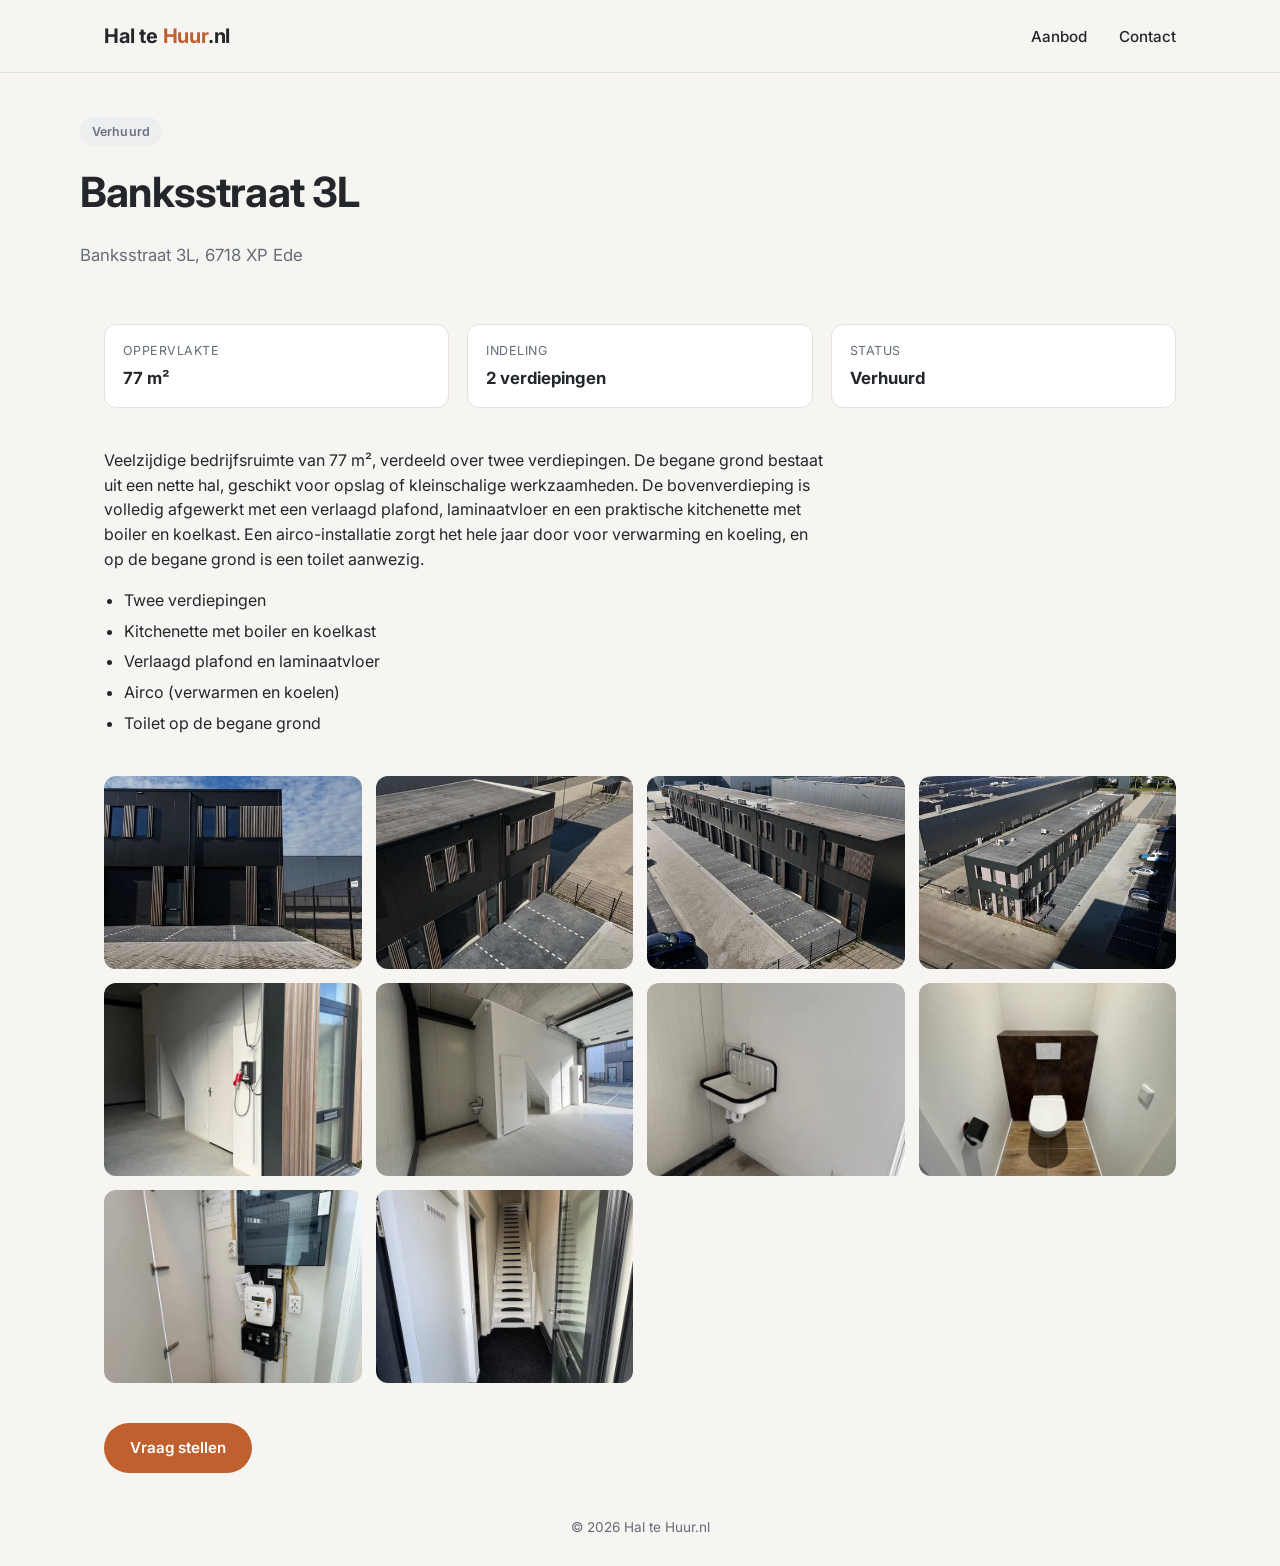
==== aanbod/banksstraat-3l.html @ da19cb18 "Eerste versie van de nieuwe haltehuur.nl site" ====
<!DOCTYPE html>
<html lang="nl">
<head>
<meta charset="UTF-8">
<meta name="viewport" content="width=device-width, initial-scale=1.0">
<title>Banksstraat 3L — Verhuurd | Hal te Huur.nl</title>
<meta name="description" content="Veelzijdige bedrijfsruimte van 77 m² aan de Banksstraat 3L in Ede.">
<link rel="preconnect" href="https://fonts.googleapis.com">
<link rel="preconnect" href="https://fonts.gstatic.com" crossorigin>
<link href="https://fonts.googleapis.com/css2?family=Inter:wght@400;500;600;700&display=swap" rel="stylesheet">
<link rel="stylesheet" href="../css/style.css">
</head>
<body>

<header class="site-header">
  <div class="wrap">
    <a href="../index.html" class="brand">Hal te <span>Huur</span>.nl</a>
    <nav class="main-nav">
      <a href="../index.html#aanbod">Aanbod</a>
      <a href="../index.html#contact">Contact</a>
    </nav>
  </div>
</header>

<div class="wrap detail-header">
  <span class="badge rented">Verhuurd</span>
  <h1>Banksstraat 3L</h1>
  <p class="address">Banksstraat 3L, 6718 XP Ede</p>
</div>

<div class="wrap">
  <div class="facts">
    <div class="fact"><div class="label">Oppervlakte</div><div class="value">77 m&sup2;</div></div>
    <div class="fact"><div class="label">Indeling</div><div class="value">2 verdiepingen</div></div>
    <div class="fact"><div class="label">Status</div><div class="value">Verhuurd</div></div>
  </div>

  <div class="description">
    <p>Veelzijdige bedrijfsruimte van 77 m&sup2;, verdeeld over twee verdiepingen. De begane grond bestaat uit een nette hal, geschikt voor opslag of kleinschalige werkzaamheden. De bovenverdieping is volledig afgewerkt met een verlaagd plafond, laminaatvloer en een praktische kitchenette met boiler en koelkast. Een airco-installatie zorgt het hele jaar door voor verwarming en koeling, en op de begane grond is een toilet aanwezig.</p>
    <ul>
      <li>Twee verdiepingen</li>
      <li>Kitchenette met boiler en koelkast</li>
      <li>Verlaagd plafond en laminaatvloer</li>
      <li>Airco (verwarmen en koelen)</li>
      <li>Toilet op de begane grond</li>
    </ul>
  </div>

  <div class="gallery">
    <a href="../images/banksstraat-3l/banksstraat-3l-01.jpg"><img src="../images/banksstraat-3l/banksstraat-3l-01.jpg" alt="Banksstraat 3L foto 1"></a>
    <a href="../images/banksstraat-3l/banksstraat-3l-02.jpg"><img src="../images/banksstraat-3l/banksstraat-3l-02.jpg" alt="Banksstraat 3L foto 2"></a>
    <a href="../images/banksstraat-3l/banksstraat-3l-03.jpg"><img src="../images/banksstraat-3l/banksstraat-3l-03.jpg" alt="Banksstraat 3L foto 3"></a>
    <a href="../images/banksstraat-3l/banksstraat-3l-04.jpg"><img src="../images/banksstraat-3l/banksstraat-3l-04.jpg" alt="Banksstraat 3L foto 4"></a>
    <a href="../images/banksstraat-3l/banksstraat-3l-05.jpg"><img src="../images/banksstraat-3l/banksstraat-3l-05.jpg" alt="Banksstraat 3L foto 5"></a>
    <a href="../images/banksstraat-3l/banksstraat-3l-06.jpg"><img src="../images/banksstraat-3l/banksstraat-3l-06.jpg" alt="Banksstraat 3L foto 6"></a>
    <a href="../images/banksstraat-3l/banksstraat-3l-07.jpg"><img src="../images/banksstraat-3l/banksstraat-3l-07.jpg" alt="Banksstraat 3L foto 7"></a>
    <a href="../images/banksstraat-3l/banksstraat-3l-08.jpg"><img src="../images/banksstraat-3l/banksstraat-3l-08.jpg" alt="Banksstraat 3L foto 8"></a>
    <a href="../images/banksstraat-3l/banksstraat-3l-09.jpg"><img src="../images/banksstraat-3l/banksstraat-3l-09.jpg" alt="Banksstraat 3L foto 9"></a>
    <a href="../images/banksstraat-3l/banksstraat-3l-10.jpg"><img src="../images/banksstraat-3l/banksstraat-3l-10.jpg" alt="Banksstraat 3L foto 10"></a>
  </div>

  <p style="margin-top:40px;"><a class="btn" href="mailto:info@haltehuur.nl?subject=Vraag over Banksstraat 3L">Vraag stellen</a></p>
</div>

<footer>
  &copy; <span id="year"></span> Hal te Huur.nl
</footer>

<script src="../js/gallery.js"></script>
<script>document.getElementById('year').textContent = new Date().getFullYear();</script>
</body>
</html>
---- css/style.css ----
/* Hal te Huur — stylesheet */

:root {
  --bg: #f7f5f1;
  --surface: #ffffff;
  --text: #23262b;
  --text-muted: #656d78;
  --accent: #c1602f;
  --accent-dark: #9c4a22;
  --border: #e6e1d8;
  --badge-available-bg: #e5f3e8;
  --badge-available-text: #2f7d4f;
  --badge-rented-bg: #eceef0;
  --badge-rented-text: #6b7280;
  --badge-soon-bg: #fbeedd;
  --badge-soon-text: #a8631a;
  --radius: 14px;
  --shadow: 0 4px 18px rgba(35, 38, 43, 0.08);
}

* { box-sizing: border-box; }

html { scroll-behavior: smooth; }

body {
  margin: 0;
  font-family: "Inter", -apple-system, BlinkMacSystemFont, "Segoe UI", Roboto, Helvetica, Arial, sans-serif;
  background: var(--bg);
  color: var(--text);
  line-height: 1.55;
}

a { color: inherit; }

img { max-width: 100%; display: block; }

.wrap {
  max-width: 1120px;
  margin: 0 auto;
  padding: 0 24px;
}

header.site-header {
  position: sticky;
  top: 0;
  z-index: 20;
  background: rgba(247, 245, 241, 0.92);
  backdrop-filter: blur(6px);
  border-bottom: 1px solid var(--border);
}

header.site-header .wrap {
  display: flex;
  align-items: center;
  justify-content: space-between;
  height: 72px;
}

.brand {
  font-weight: 700;
  font-size: 1.25rem;
  letter-spacing: -0.01em;
  text-decoration: none;
  color: var(--text);
}

.brand span { color: var(--accent); }

nav.main-nav a {
  text-decoration: none;
  color: var(--text);
  font-weight: 500;
  margin-left: 28px;
  font-size: 0.95rem;
  transition: color 0.15s ease;
}

nav.main-nav a:hover { color: var(--accent); }

.hero {
  position: relative;
  min-height: 62vh;
  display: flex;
  align-items: flex-end;
  background-size: cover;
  background-position: center;
  color: #fff;
}

.hero::after {
  content: "";
  position: absolute;
  inset: 0;
  background: linear-gradient(180deg, rgba(20,20,20,0.15) 0%, rgba(15,15,15,0.75) 100%);
}

.hero .wrap {
  position: relative;
  z-index: 1;
  padding-bottom: 56px;
  padding-top: 56px;
}

.hero h1 {
  font-size: clamp(2rem, 5vw, 3.2rem);
  margin: 0 0 12px;
  font-weight: 700;
  letter-spacing: -0.02em;
}

.hero p {
  font-size: 1.15rem;
  max-width: 560px;
  color: rgba(255,255,255,0.9);
  margin: 0 0 24px;
}

.btn {
  display: inline-block;
  background: var(--accent);
  color: #fff;
  padding: 13px 26px;
  border-radius: 999px;
  text-decoration: none;
  font-weight: 600;
  font-size: 0.95rem;
  transition: background 0.15s ease, transform 0.15s ease;
}

.btn:hover { background: var(--accent-dark); transform: translateY(-1px); }

.btn-outline {
  background: transparent;
  border: 1px solid rgba(255,255,255,0.6);
}

.btn-outline:hover { background: rgba(255,255,255,0.12); }

section { padding: 72px 0; }

.section-title {
  font-size: clamp(1.6rem, 3vw, 2.2rem);
  font-weight: 700;
  letter-spacing: -0.02em;
  margin: 0 0 8px;
}

.section-intro {
  color: var(--text-muted);
  max-width: 620px;
  margin: 0 0 40px;
}

.grid {
  display: grid;
  grid-template-columns: repeat(auto-fit, minmax(270px, 1fr));
  gap: 28px;
}

.card {
  background: var(--surface);
  border-radius: var(--radius);
  overflow: hidden;
  box-shadow: var(--shadow);
  text-decoration: none;
  color: var(--text);
  display: flex;
  flex-direction: column;
  transition: transform 0.18s ease, box-shadow 0.18s ease;
  border: 1px solid var(--border);
}

.card:hover {
  transform: translateY(-4px);
  box-shadow: 0 10px 28px rgba(35, 38, 43, 0.14);
}

.card .thumb {
  aspect-ratio: 4 / 3;
  width: 100%;
  object-fit: cover;
  background: #eee;
}

.card .thumb.placeholder {
  display: flex;
  align-items: center;
  justify-content: center;
  color: var(--text-muted);
  font-size: 0.9rem;
  background: repeating-linear-gradient(135deg, #efece6, #efece6 10px, #e7e3da 10px, #e7e3da 20px);
}

.card-body {
  padding: 20px 22px 24px;
  display: flex;
  flex-direction: column;
  gap: 8px;
  flex: 1;
}

.card-body h3 {
  margin: 0;
  font-size: 1.15rem;
  font-weight: 700;
}

.card-body .meta {
  color: var(--text-muted);
  font-size: 0.92rem;
}

.badge {
  display: inline-flex;
  align-self: flex-start;
  padding: 5px 12px;
  border-radius: 999px;
  font-size: 0.78rem;
  font-weight: 600;
  letter-spacing: 0.01em;
}

.badge.available { background: var(--badge-available-bg); color: var(--badge-available-text); }
.badge.rented { background: var(--badge-rented-bg); color: var(--badge-rented-text); }
.badge.soon { background: var(--badge-soon-bg); color: var(--badge-soon-text); }

.detail-header { padding: 44px 0 8px; }

.detail-header .badge { margin-bottom: 14px; }

.detail-header h1 {
  font-size: clamp(1.8rem, 4vw, 2.6rem);
  margin: 0 0 8px;
  font-weight: 700;
  letter-spacing: -0.02em;
}

.detail-header .address {
  color: var(--text-muted);
  font-size: 1.05rem;
}

.facts {
  display: grid;
  grid-template-columns: repeat(auto-fit, minmax(160px, 1fr));
  gap: 18px;
  margin: 32px 0 40px;
}

.fact {
  background: var(--surface);
  border: 1px solid var(--border);
  border-radius: 12px;
  padding: 16px 18px;
}

.fact .label {
  font-size: 0.78rem;
  text-transform: uppercase;
  letter-spacing: 0.04em;
  color: var(--text-muted);
  margin-bottom: 4px;
}

.fact .value { font-weight: 700; font-size: 1.05rem; }

.description {
  max-width: 720px;
  margin-bottom: 8px;
}

.description ul { padding-left: 20px; }
.description li { margin-bottom: 6px; }

.gallery {
  display: grid;
  grid-template-columns: repeat(auto-fill, minmax(220px, 1fr));
  gap: 14px;
  margin: 40px 0 8px;
}

.gallery a {
  display: block;
  border-radius: 12px;
  overflow: hidden;
  aspect-ratio: 4 / 3;
}

.gallery img {
  width: 100%;
  height: 100%;
  object-fit: cover;
  transition: transform 0.25s ease;
}

.gallery a:hover img { transform: scale(1.05); }

.lightbox {
  position: fixed;
  inset: 0;
  background: rgba(15,15,15,0.92);
  display: none;
  align-items: center;
  justify-content: center;
  z-index: 100;
  padding: 24px;
}

.lightbox.open { display: flex; }

.lightbox img {
  max-width: 92vw;
  max-height: 88vh;
  border-radius: 8px;
}

.lightbox .close {
  position: absolute;
  top: 24px;
  right: 32px;
  color: #fff;
  font-size: 2rem;
  cursor: pointer;
  line-height: 1;
  background: none;
  border: none;
}

.construction-box {
  background: var(--surface);
  border: 1px dashed var(--border);
  border-radius: var(--radius);
  padding: 40px;
  text-align: center;
  color: var(--text-muted);
  max-width: 560px;
}

.contact-section {
  background: var(--surface);
  border-top: 1px solid var(--border);
}

.contact-box {
  text-align: center;
  max-width: 520px;
  margin: 0 auto;
}

.contact-box a.email {
  font-size: 1.3rem;
  font-weight: 700;
  color: var(--accent);
  text-decoration: none;
}

footer {
  padding: 28px 0;
  text-align: center;
  color: var(--text-muted);
  font-size: 0.85rem;
}

@media (max-width: 640px) {
  nav.main-nav a { margin-left: 16px; font-size: 0.88rem; }
  section { padding: 52px 0; }
}
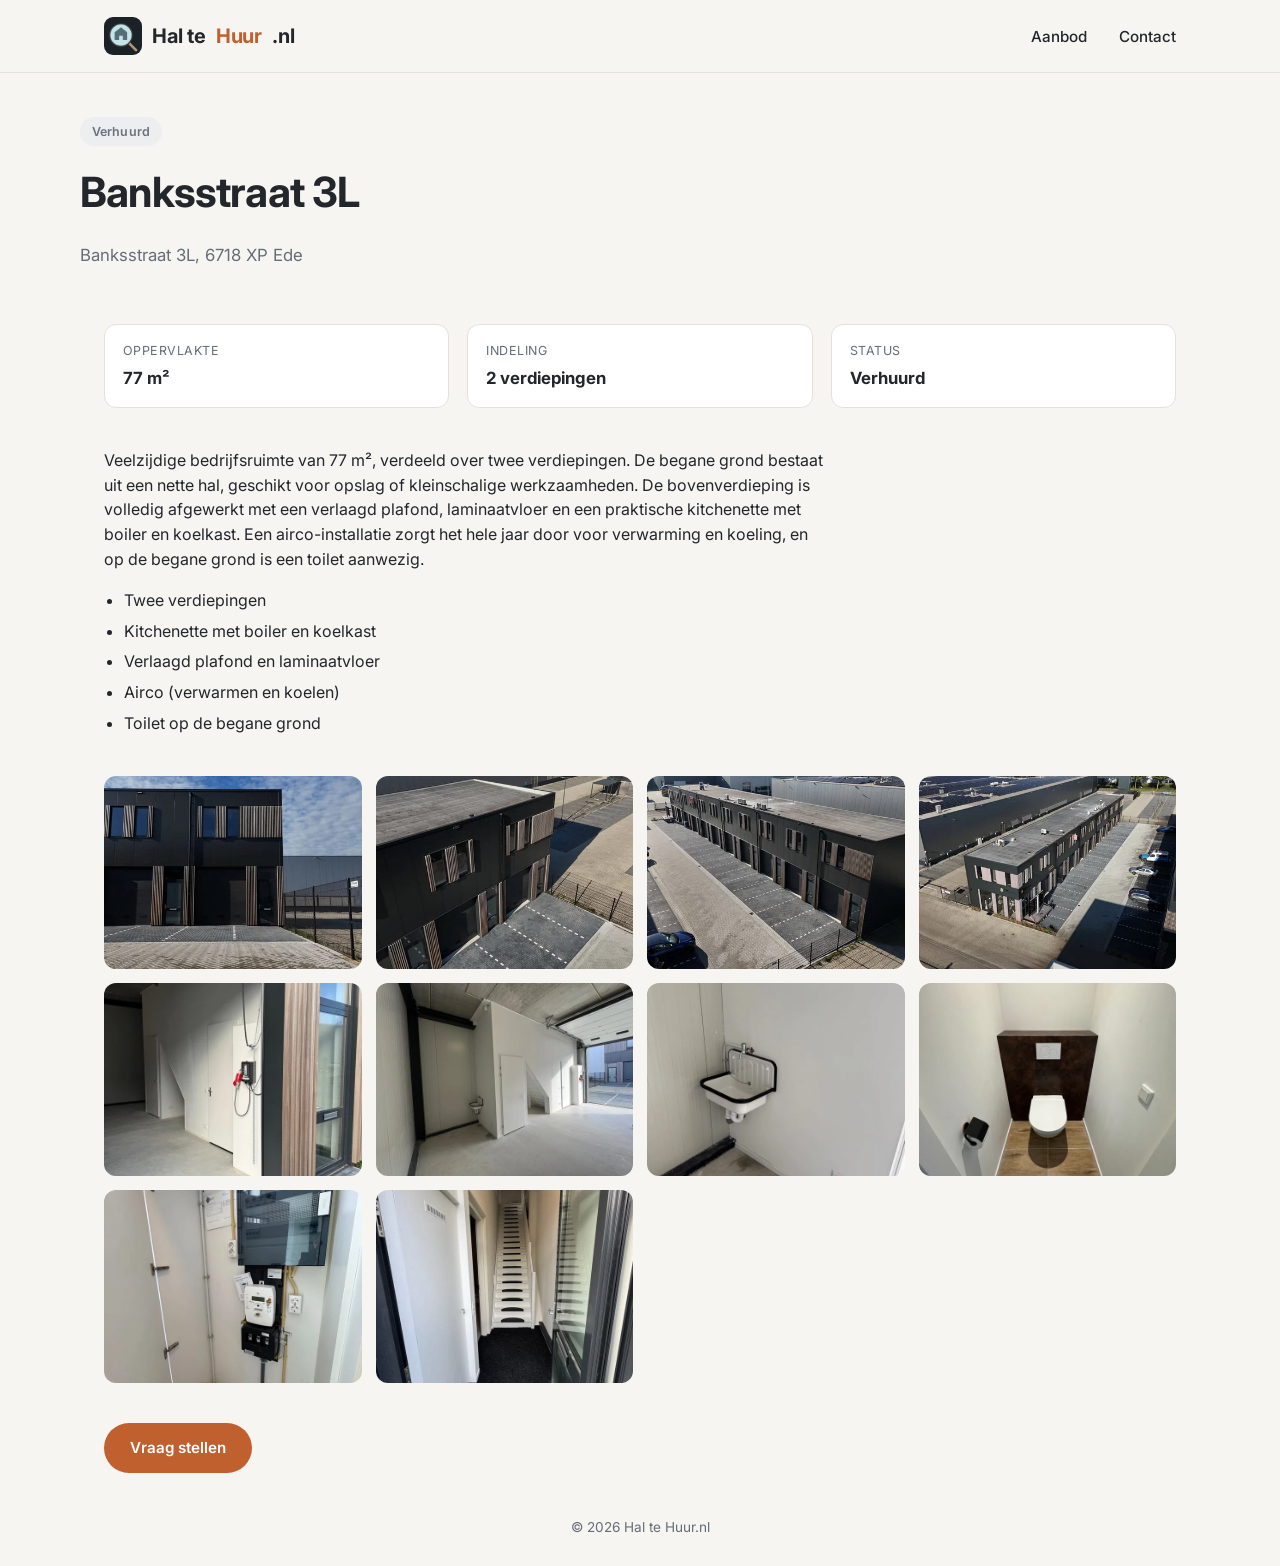
==== commit 7bb3302c: "Logo toegevoegd in header en als favicon" ====
--- a/aanbod/banksstraat-3l.html
+++ b/aanbod/banksstraat-3l.html
@@ -8,13 +8,16 @@
 <link rel="preconnect" href="https://fonts.googleapis.com">
 <link rel="preconnect" href="https://fonts.gstatic.com" crossorigin>
 <link href="https://fonts.googleapis.com/css2?family=Inter:wght@400;500;600;700&display=swap" rel="stylesheet">
+<link rel="icon" type="image/png" sizes="32x32" href="../images/logo/favicon-32.png">
+<link rel="icon" type="image/png" sizes="16x16" href="../images/logo/favicon-16.png">
+<link rel="apple-touch-icon" href="../images/logo/apple-touch-icon.png">
 <link rel="stylesheet" href="../css/style.css">
 </head>
 <body>
 
 <header class="site-header">
   <div class="wrap">
-    <a href="../index.html" class="brand">Hal te <span>Huur</span>.nl</a>
+    <a href="../index.html" class="brand"><img src="../images/logo/logo-square.png" alt="Hal te Huur.nl" class="brand-logo">Hal te <span>Huur</span>.nl</a>
     <nav class="main-nav">
       <a href="../index.html#aanbod">Aanbod</a>
       <a href="../index.html#contact">Contact</a>
--- a/css/style.css
+++ b/css/style.css
@@ -62,6 +62,16 @@
   letter-spacing: -0.01em;
   text-decoration: none;
   color: var(--text);
+  display: flex;
+  align-items: center;
+  gap: 10px;
+}
+
+.brand-logo {
+  width: 38px;
+  height: 38px;
+  border-radius: 9px;
+  display: block;
 }
 
 .brand span { color: var(--accent); }
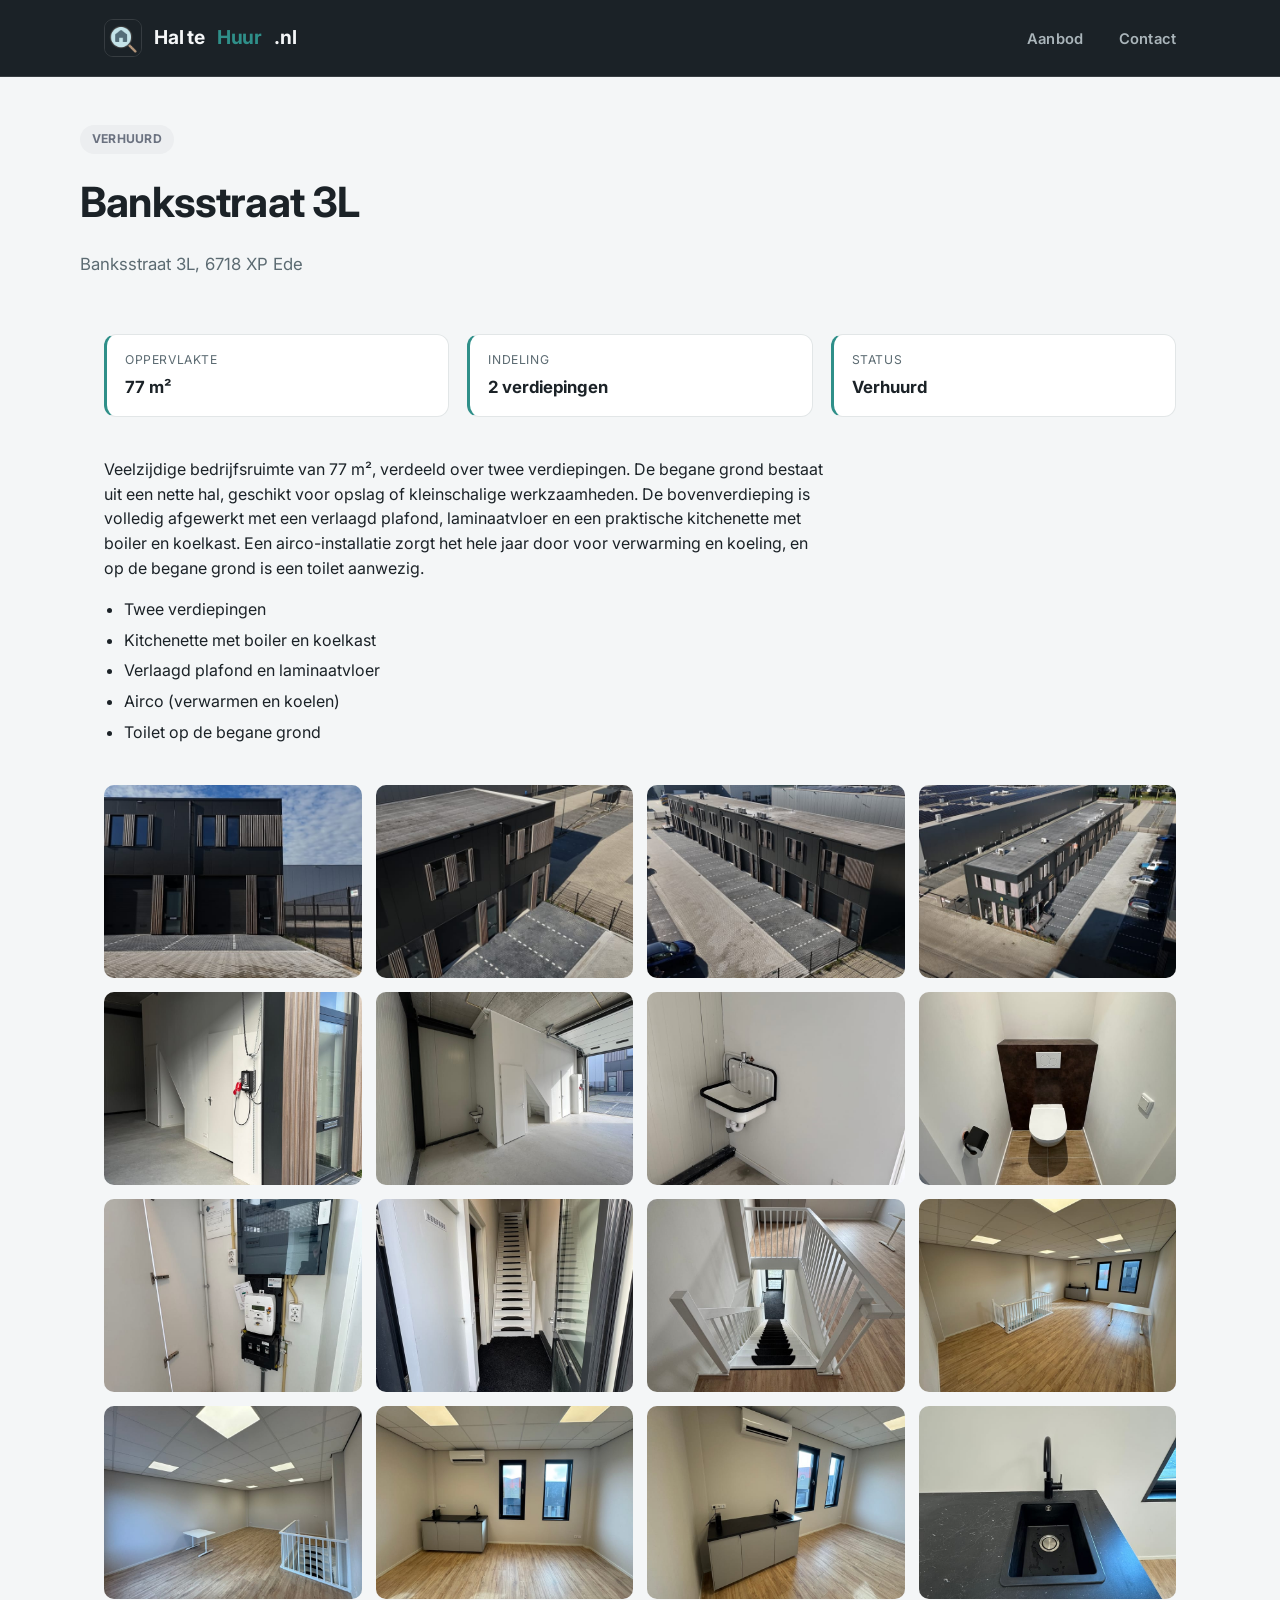
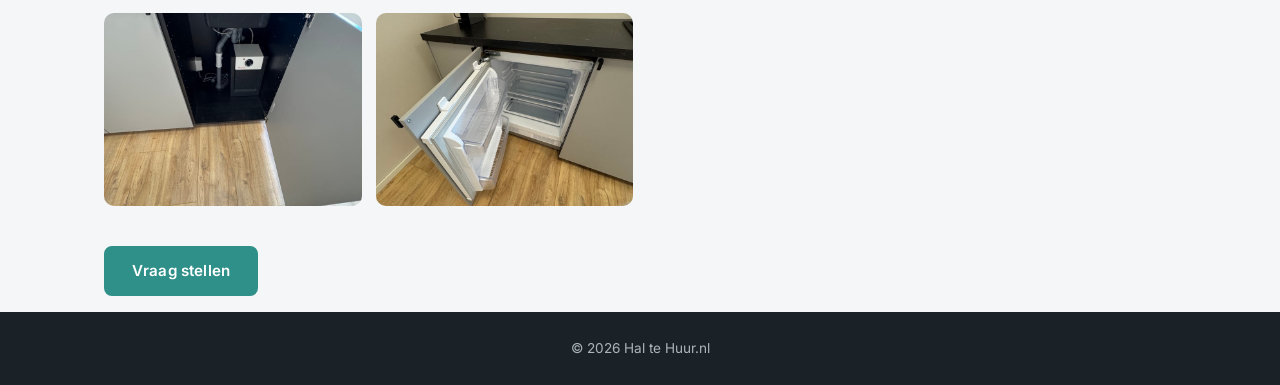
==== commit c4954577: "Alle foto's van Banksstraat 3L (18) en Bonnetstraat 11 (14) overgenomen van de oude site" ====
--- a/aanbod/banksstraat-3l.html
+++ b/aanbod/banksstraat-3l.html
@@ -60,6 +60,14 @@
     <a href="../images/banksstraat-3l/banksstraat-3l-08.jpg"><img src="../images/banksstraat-3l/banksstraat-3l-08.jpg" alt="Banksstraat 3L foto 8"></a>
     <a href="../images/banksstraat-3l/banksstraat-3l-09.jpg"><img src="../images/banksstraat-3l/banksstraat-3l-09.jpg" alt="Banksstraat 3L foto 9"></a>
     <a href="../images/banksstraat-3l/banksstraat-3l-10.jpg"><img src="../images/banksstraat-3l/banksstraat-3l-10.jpg" alt="Banksstraat 3L foto 10"></a>
+    <a href="../images/banksstraat-3l/banksstraat-3l-11.jpg"><img src="../images/banksstraat-3l/banksstraat-3l-11.jpg" alt="Banksstraat 3L foto 11"></a>
+    <a href="../images/banksstraat-3l/banksstraat-3l-12.jpg"><img src="../images/banksstraat-3l/banksstraat-3l-12.jpg" alt="Banksstraat 3L foto 12"></a>
+    <a href="../images/banksstraat-3l/banksstraat-3l-13.jpg"><img src="../images/banksstraat-3l/banksstraat-3l-13.jpg" alt="Banksstraat 3L foto 13"></a>
+    <a href="../images/banksstraat-3l/banksstraat-3l-14.jpg"><img src="../images/banksstraat-3l/banksstraat-3l-14.jpg" alt="Banksstraat 3L foto 14"></a>
+    <a href="../images/banksstraat-3l/banksstraat-3l-15.jpg"><img src="../images/banksstraat-3l/banksstraat-3l-15.jpg" alt="Banksstraat 3L foto 15"></a>
+    <a href="../images/banksstraat-3l/banksstraat-3l-16.jpg"><img src="../images/banksstraat-3l/banksstraat-3l-16.jpg" alt="Banksstraat 3L foto 16"></a>
+    <a href="../images/banksstraat-3l/banksstraat-3l-17.jpg"><img src="../images/banksstraat-3l/banksstraat-3l-17.jpg" alt="Banksstraat 3L foto 17"></a>
+    <a href="../images/banksstraat-3l/banksstraat-3l-18.jpg"><img src="../images/banksstraat-3l/banksstraat-3l-18.jpg" alt="Banksstraat 3L foto 18"></a>
   </div>
 
   <p style="margin-top:40px;"><a class="btn" href="mailto:info@haltehuur.nl?subject=Vraag over Banksstraat 3L">Vraag stellen</a></p>
--- a/css/style.css
+++ b/css/style.css
@@ -1,21 +1,29 @@
-/* Hal te Huur — stylesheet */
+/* Hal te Huur — stylesheet (kleuren afgeleid van het logo) */
 
 :root {
-  --bg: #f7f5f1;
+  --navy: #1b2227;
+  --navy-soft: #262f36;
+  --navy-line: rgba(255, 255, 255, 0.12);
+  --bg: #f4f6f7;
   --surface: #ffffff;
-  --text: #23262b;
-  --text-muted: #656d78;
-  --accent: #c1602f;
-  --accent-dark: #9c4a22;
-  --border: #e6e1d8;
-  --badge-available-bg: #e5f3e8;
-  --badge-available-text: #2f7d4f;
+  --text: #1b2227;
+  --text-muted: #5c6b72;
+  --text-on-navy: #f4f6f7;
+  --text-on-navy-muted: #aab5ba;
+  --accent: #2f8f89;
+  --accent-dark: #226b66;
+  --accent-tint: #e3f1f0;
+  --tan: #b5977c;
+  --tan-dark: #96754f;
+  --border: #e2e6e7;
+  --badge-available-bg: #e2f3f1;
+  --badge-available-text: #1f7a6b;
   --badge-rented-bg: #eceef0;
   --badge-rented-text: #6b7280;
-  --badge-soon-bg: #fbeedd;
-  --badge-soon-text: #a8631a;
-  --radius: 14px;
-  --shadow: 0 4px 18px rgba(35, 38, 43, 0.08);
+  --badge-soon-bg: #f4ece2;
+  --badge-soon-text: #96633a;
+  --radius: 12px;
+  --shadow: 0 10px 28px rgba(27, 34, 39, 0.08);
 }
 
 * { box-sizing: border-box; }
@@ -40,56 +48,59 @@
   padding: 0 24px;
 }
 
+/* Header */
 header.site-header {
   position: sticky;
   top: 0;
   z-index: 20;
-  background: rgba(247, 245, 241, 0.92);
-  backdrop-filter: blur(6px);
-  border-bottom: 1px solid var(--border);
+  background: var(--navy);
+  border-bottom: 1px solid var(--navy-line);
 }
 
 header.site-header .wrap {
   display: flex;
   align-items: center;
   justify-content: space-between;
-  height: 72px;
+  height: 76px;
 }
 
 .brand {
   font-weight: 700;
-  font-size: 1.25rem;
+  font-size: 1.2rem;
   letter-spacing: -0.01em;
   text-decoration: none;
-  color: var(--text);
+  color: var(--text-on-navy);
   display: flex;
   align-items: center;
-  gap: 10px;
-}
+  gap: 12px;
+}
+
+.brand span { color: var(--accent); }
 
 .brand-logo {
   width: 38px;
   height: 38px;
   border-radius: 9px;
   display: block;
-}
-
-.brand span { color: var(--accent); }
+  border: 1px solid var(--navy-line);
+}
 
 nav.main-nav a {
   text-decoration: none;
-  color: var(--text);
-  font-weight: 500;
-  margin-left: 28px;
-  font-size: 0.95rem;
+  color: var(--text-on-navy-muted);
+  font-weight: 600;
+  margin-left: 32px;
+  font-size: 0.92rem;
+  letter-spacing: 0.01em;
   transition: color 0.15s ease;
 }
 
-nav.main-nav a:hover { color: var(--accent); }
-
+nav.main-nav a:hover { color: var(--text-on-navy); }
+
+/* Hero */
 .hero {
   position: relative;
-  min-height: 62vh;
+  min-height: 64vh;
   display: flex;
   align-items: flex-end;
   background-size: cover;
@@ -101,39 +112,53 @@
   content: "";
   position: absolute;
   inset: 0;
-  background: linear-gradient(180deg, rgba(20,20,20,0.15) 0%, rgba(15,15,15,0.75) 100%);
+  background: linear-gradient(180deg, rgba(27,34,39,0.35) 0%, rgba(27,34,39,0.92) 100%);
 }
 
 .hero .wrap {
   position: relative;
   z-index: 1;
-  padding-bottom: 56px;
-  padding-top: 56px;
-}
+  padding-bottom: 60px;
+  padding-top: 60px;
+}
+
+.eyebrow {
+  text-transform: uppercase;
+  letter-spacing: 0.12em;
+  font-weight: 700;
+  font-size: 0.78rem;
+  color: var(--accent);
+  margin: 0 0 14px;
+  display: block;
+}
+
+.hero .eyebrow { color: #7fd4cd; }
 
 .hero h1 {
-  font-size: clamp(2rem, 5vw, 3.2rem);
-  margin: 0 0 12px;
+  font-size: clamp(2.1rem, 5vw, 3.4rem);
+  margin: 0 0 14px;
   font-weight: 700;
   letter-spacing: -0.02em;
+  line-height: 1.08;
 }
 
 .hero p {
   font-size: 1.15rem;
   max-width: 560px;
-  color: rgba(255,255,255,0.9);
-  margin: 0 0 24px;
+  color: rgba(244,246,247,0.82);
+  margin: 0 0 28px;
 }
 
 .btn {
   display: inline-block;
   background: var(--accent);
   color: #fff;
-  padding: 13px 26px;
-  border-radius: 999px;
+  padding: 13px 28px;
+  border-radius: 8px;
   text-decoration: none;
   font-weight: 600;
   font-size: 0.95rem;
+  letter-spacing: 0.01em;
   transition: background 0.15s ease, transform 0.15s ease;
 }
 
@@ -141,26 +166,28 @@
 
 .btn-outline {
   background: transparent;
-  border: 1px solid rgba(255,255,255,0.6);
-}
-
-.btn-outline:hover { background: rgba(255,255,255,0.12); }
-
-section { padding: 72px 0; }
+  border: 1px solid rgba(255,255,255,0.5);
+}
+
+.btn-outline:hover { background: rgba(255,255,255,0.1); }
+
+/* Sections */
+section { padding: 76px 0; }
 
 .section-title {
   font-size: clamp(1.6rem, 3vw, 2.2rem);
   font-weight: 700;
   letter-spacing: -0.02em;
-  margin: 0 0 8px;
+  margin: 0 0 10px;
 }
 
 .section-intro {
   color: var(--text-muted);
   max-width: 620px;
-  margin: 0 0 40px;
-}
-
+  margin: 0 0 44px;
+}
+
+/* Property cards grid */
 .grid {
   display: grid;
   grid-template-columns: repeat(auto-fit, minmax(270px, 1fr));
@@ -182,7 +209,7 @@
 
 .card:hover {
   transform: translateY(-4px);
-  box-shadow: 0 10px 28px rgba(35, 38, 43, 0.14);
+  box-shadow: 0 14px 32px rgba(47, 143, 137, 0.2);
 }
 
 .card .thumb {
@@ -198,7 +225,9 @@
   justify-content: center;
   color: var(--text-muted);
   font-size: 0.9rem;
-  background: repeating-linear-gradient(135deg, #efece6, #efece6 10px, #e7e3da 10px, #e7e3da 20px);
+  text-align: center;
+  padding: 0 20px;
+  background: repeating-linear-gradient(135deg, #eef2f2, #eef2f2 10px, #e6ebeb 10px, #e6ebeb 20px);
 }
 
 .card-body {
@@ -225,18 +254,20 @@
   align-self: flex-start;
   padding: 5px 12px;
   border-radius: 999px;
-  font-size: 0.78rem;
-  font-weight: 600;
-  letter-spacing: 0.01em;
+  font-size: 0.76rem;
+  font-weight: 700;
+  letter-spacing: 0.02em;
+  text-transform: uppercase;
 }
 
 .badge.available { background: var(--badge-available-bg); color: var(--badge-available-text); }
 .badge.rented { background: var(--badge-rented-bg); color: var(--badge-rented-text); }
 .badge.soon { background: var(--badge-soon-bg); color: var(--badge-soon-text); }
 
-.detail-header { padding: 44px 0 8px; }
-
-.detail-header .badge { margin-bottom: 14px; }
+/* Detail page */
+.detail-header { padding: 48px 0 8px; }
+
+.detail-header .badge { margin-bottom: 16px; }
 
 .detail-header h1 {
   font-size: clamp(1.8rem, 4vw, 2.6rem);
@@ -260,14 +291,15 @@
 .fact {
   background: var(--surface);
   border: 1px solid var(--border);
-  border-radius: 12px;
+  border-radius: var(--radius);
   padding: 16px 18px;
+  border-left: 3px solid var(--accent);
 }
 
 .fact .label {
-  font-size: 0.78rem;
+  font-size: 0.76rem;
   text-transform: uppercase;
-  letter-spacing: 0.04em;
+  letter-spacing: 0.05em;
   color: var(--text-muted);
   margin-bottom: 4px;
 }
@@ -282,6 +314,7 @@
 .description ul { padding-left: 20px; }
 .description li { margin-bottom: 6px; }
 
+/* Gallery */
 .gallery {
   display: grid;
   grid-template-columns: repeat(auto-fill, minmax(220px, 1fr));
@@ -291,7 +324,7 @@
 
 .gallery a {
   display: block;
-  border-radius: 12px;
+  border-radius: 10px;
   overflow: hidden;
   aspect-ratio: 4 / 3;
 }
@@ -305,10 +338,11 @@
 
 .gallery a:hover img { transform: scale(1.05); }
 
+/* Lightbox */
 .lightbox {
   position: fixed;
   inset: 0;
-  background: rgba(15,15,15,0.92);
+  background: rgba(27,34,39,0.94);
   display: none;
   align-items: center;
   justify-content: center;
@@ -336,20 +370,32 @@
   border: none;
 }
 
+/* Construction placeholder */
 .construction-box {
   background: var(--surface);
-  border: 1px dashed var(--border);
+  border: 1px solid var(--border);
+  border-left: 3px solid var(--tan);
   border-radius: var(--radius);
-  padding: 40px;
-  text-align: center;
+  padding: 32px 36px;
   color: var(--text-muted);
   max-width: 560px;
 }
 
+.construction-box strong {
+  color: var(--tan-dark);
+  text-transform: uppercase;
+  letter-spacing: 0.04em;
+  font-size: 0.85rem;
+}
+
+/* Contact */
 .contact-section {
-  background: var(--surface);
-  border-top: 1px solid var(--border);
-}
+  background: var(--navy);
+  color: var(--text-on-navy);
+}
+
+.contact-section .section-title { color: var(--text-on-navy); }
+.contact-section .section-intro { color: var(--text-on-navy-muted); }
 
 .contact-box {
   text-align: center;
@@ -358,20 +404,22 @@
 }
 
 .contact-box a.email {
-  font-size: 1.3rem;
-  font-weight: 700;
-  color: var(--accent);
+  font-size: 1.35rem;
+  font-weight: 700;
+  color: #7fd4cd;
   text-decoration: none;
 }
 
+/* Footer */
 footer {
-  padding: 28px 0;
+  padding: 26px 0;
   text-align: center;
-  color: var(--text-muted);
+  color: var(--text-on-navy-muted);
   font-size: 0.85rem;
+  background: var(--navy);
 }
 
 @media (max-width: 640px) {
-  nav.main-nav a { margin-left: 16px; font-size: 0.88rem; }
-  section { padding: 52px 0; }
-}
+  nav.main-nav a { margin-left: 18px; font-size: 0.86rem; }
+  section { padding: 56px 0; }
+}
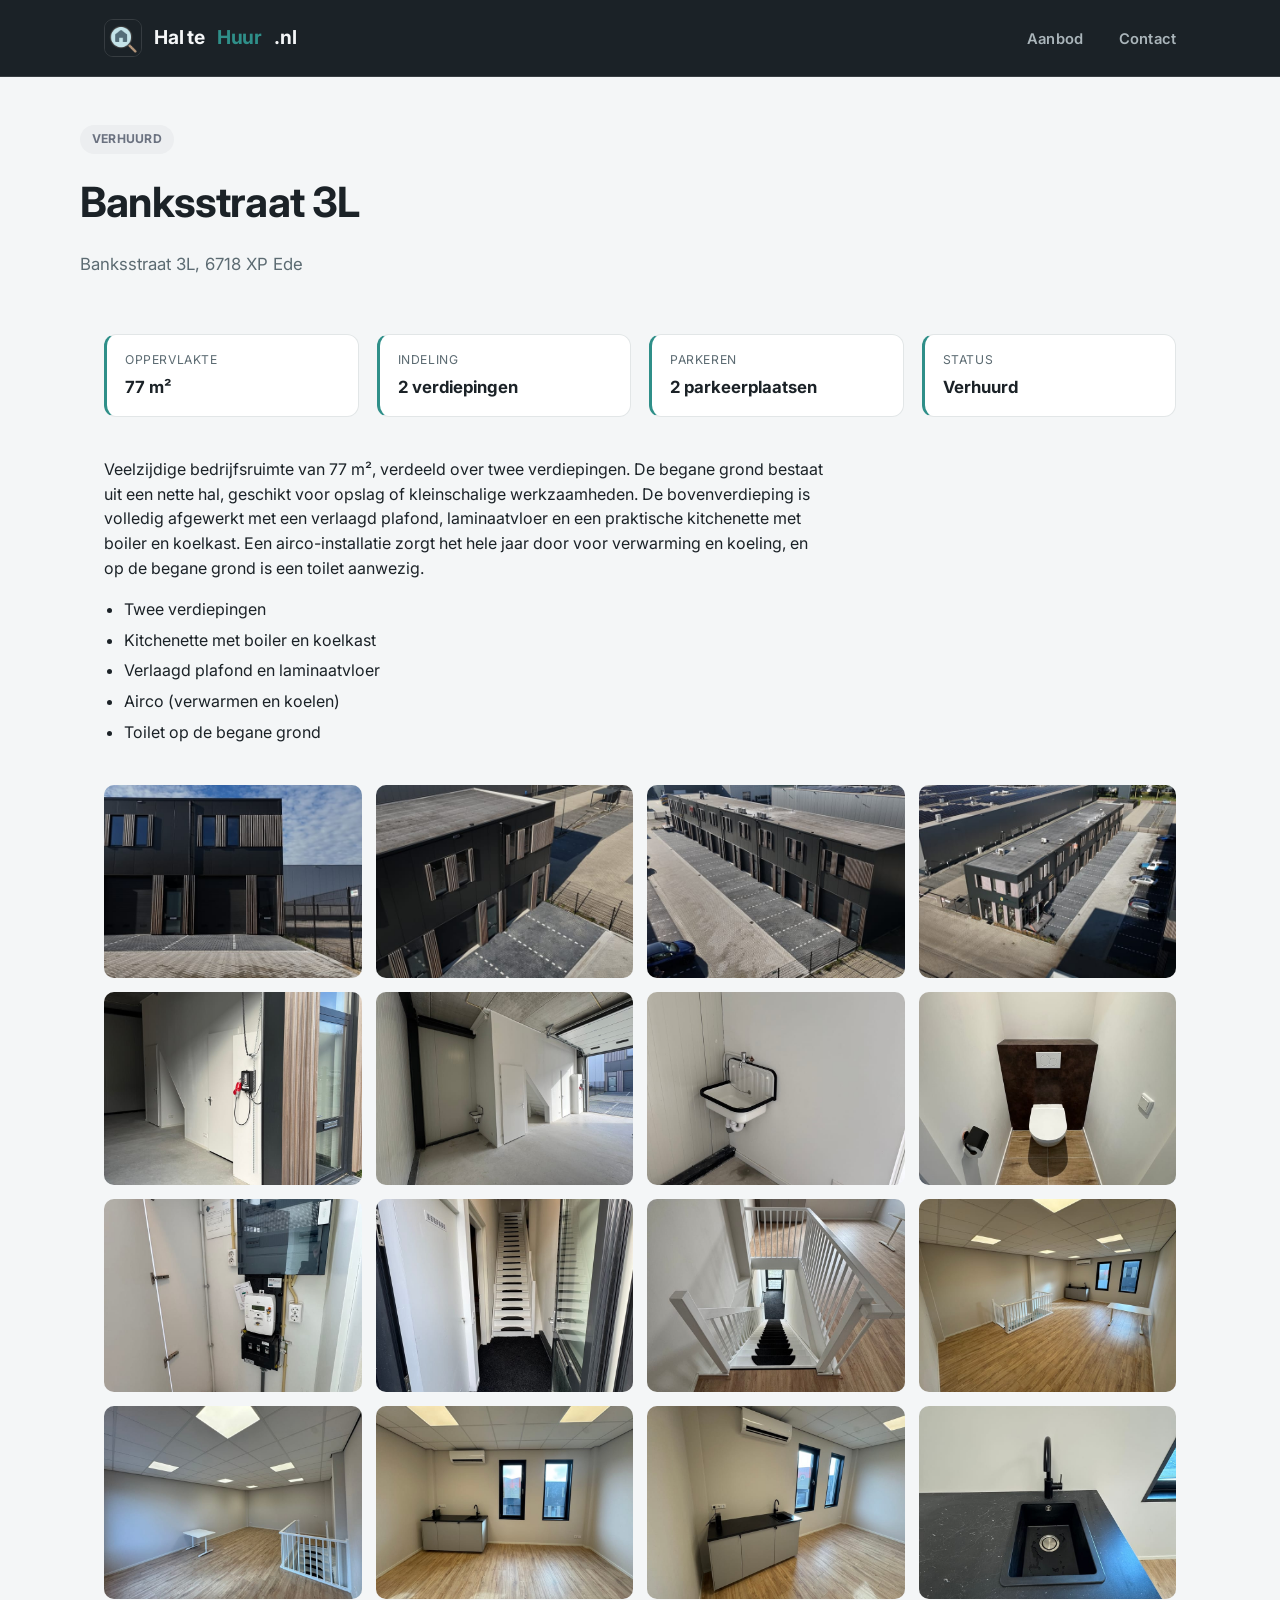
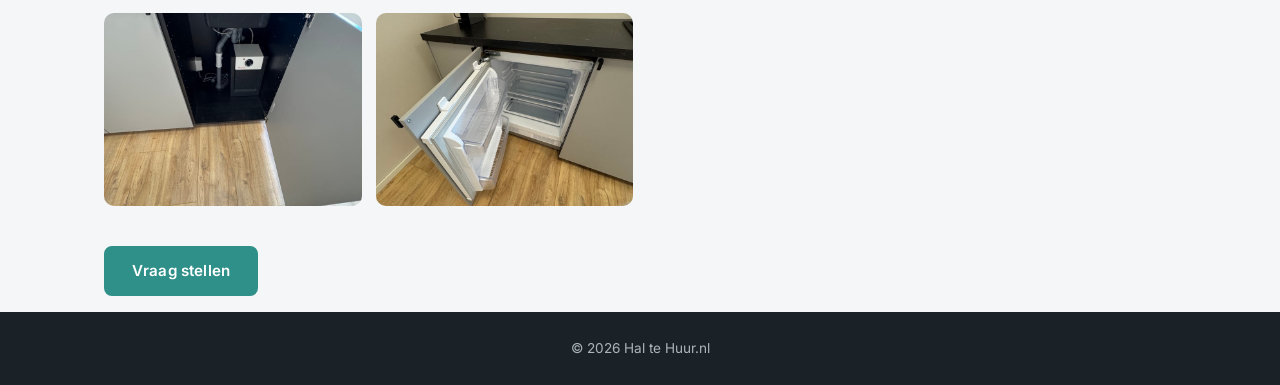
==== commit 61422d48: "Parkeerplaatsen toegevoegd bij Banksstraat 3L en Bonnetstraat 11" ====
--- a/aanbod/banksstraat-3l.html
+++ b/aanbod/banksstraat-3l.html
@@ -35,6 +35,7 @@
   <div class="facts">
     <div class="fact"><div class="label">Oppervlakte</div><div class="value">77 m&sup2;</div></div>
     <div class="fact"><div class="label">Indeling</div><div class="value">2 verdiepingen</div></div>
+    <div class="fact"><div class="label">Parkeren</div><div class="value">2 parkeerplaatsen</div></div>
     <div class="fact"><div class="label">Status</div><div class="value">Verhuurd</div></div>
   </div>
 
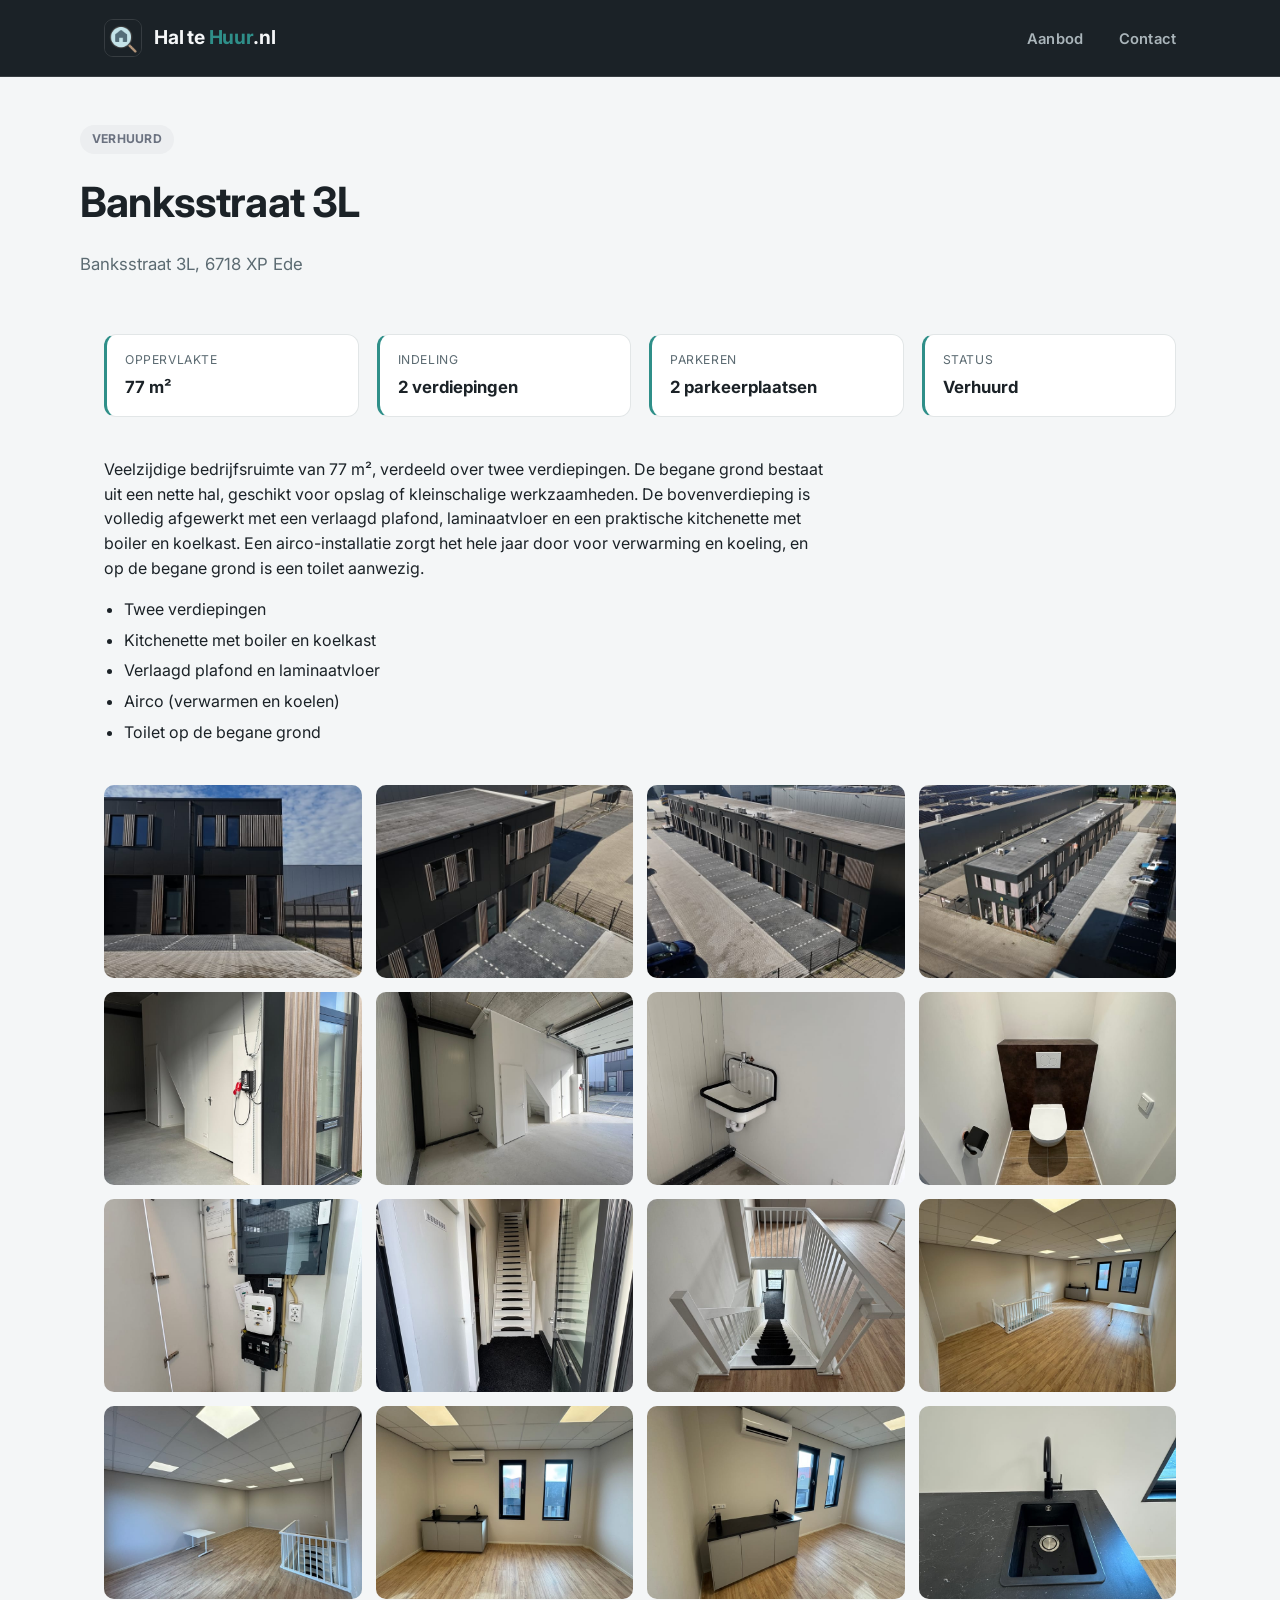
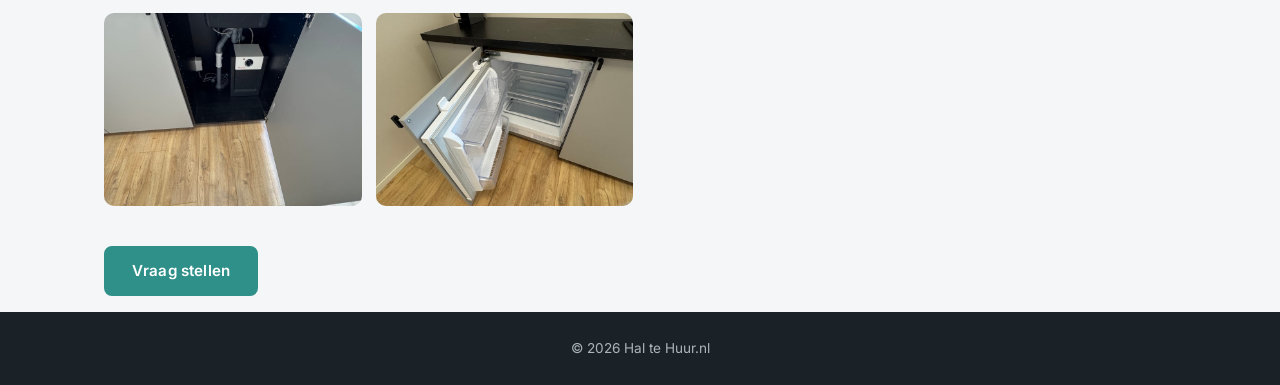
==== commit ad1f9622: "Header: extra spatie rond 'Huur' in logo-tekst verwijderen (flexbox gap fix)" ====
--- a/aanbod/banksstraat-3l.html
+++ b/aanbod/banksstraat-3l.html
@@ -17,7 +17,7 @@
 
 <header class="site-header">
   <div class="wrap">
-    <a href="../index.html" class="brand"><img src="../images/logo/logo-square.png" alt="Hal te Huur.nl" class="brand-logo">Hal te <span>Huur</span>.nl</a>
+    <a href="../index.html" class="brand"><img src="../images/logo/logo-square.png" alt="Hal te Huur.nl" class="brand-logo"><span class="brand-text">Hal te <span class="accent">Huur</span>.nl</span></a>
     <nav class="main-nav">
       <a href="../index.html#aanbod">Aanbod</a>
       <a href="../index.html#contact">Contact</a>
--- a/css/style.css
+++ b/css/style.css
@@ -75,7 +75,7 @@
   gap: 12px;
 }
 
-.brand span { color: var(--accent); }
+.brand .accent { color: var(--accent); }
 
 .brand-logo {
   width: 38px;
@@ -370,6 +370,40 @@
   border: none;
 }
 
+.lightbox .nav {
+  position: absolute;
+  top: 50%;
+  transform: translateY(-50%);
+  color: #fff;
+  font-size: 2.6rem;
+  cursor: pointer;
+  line-height: 1;
+  background: rgba(0,0,0,0.28);
+  border: none;
+  border-radius: 999px;
+  width: 52px;
+  height: 52px;
+  display: flex;
+  align-items: center;
+  justify-content: center;
+  transition: background 0.15s ease;
+}
+
+.lightbox .nav:hover { background: rgba(0,0,0,0.5); }
+
+.lightbox .nav.prev { left: 16px; }
+.lightbox .nav.next { right: 16px; }
+
+@media (max-width: 640px) {
+  .lightbox .nav {
+    width: 42px;
+    height: 42px;
+    font-size: 2rem;
+  }
+  .lightbox .nav.prev { left: 6px; }
+  .lightbox .nav.next { right: 6px; }
+}
+
 /* Construction placeholder */
 .construction-box {
   background: var(--surface);
